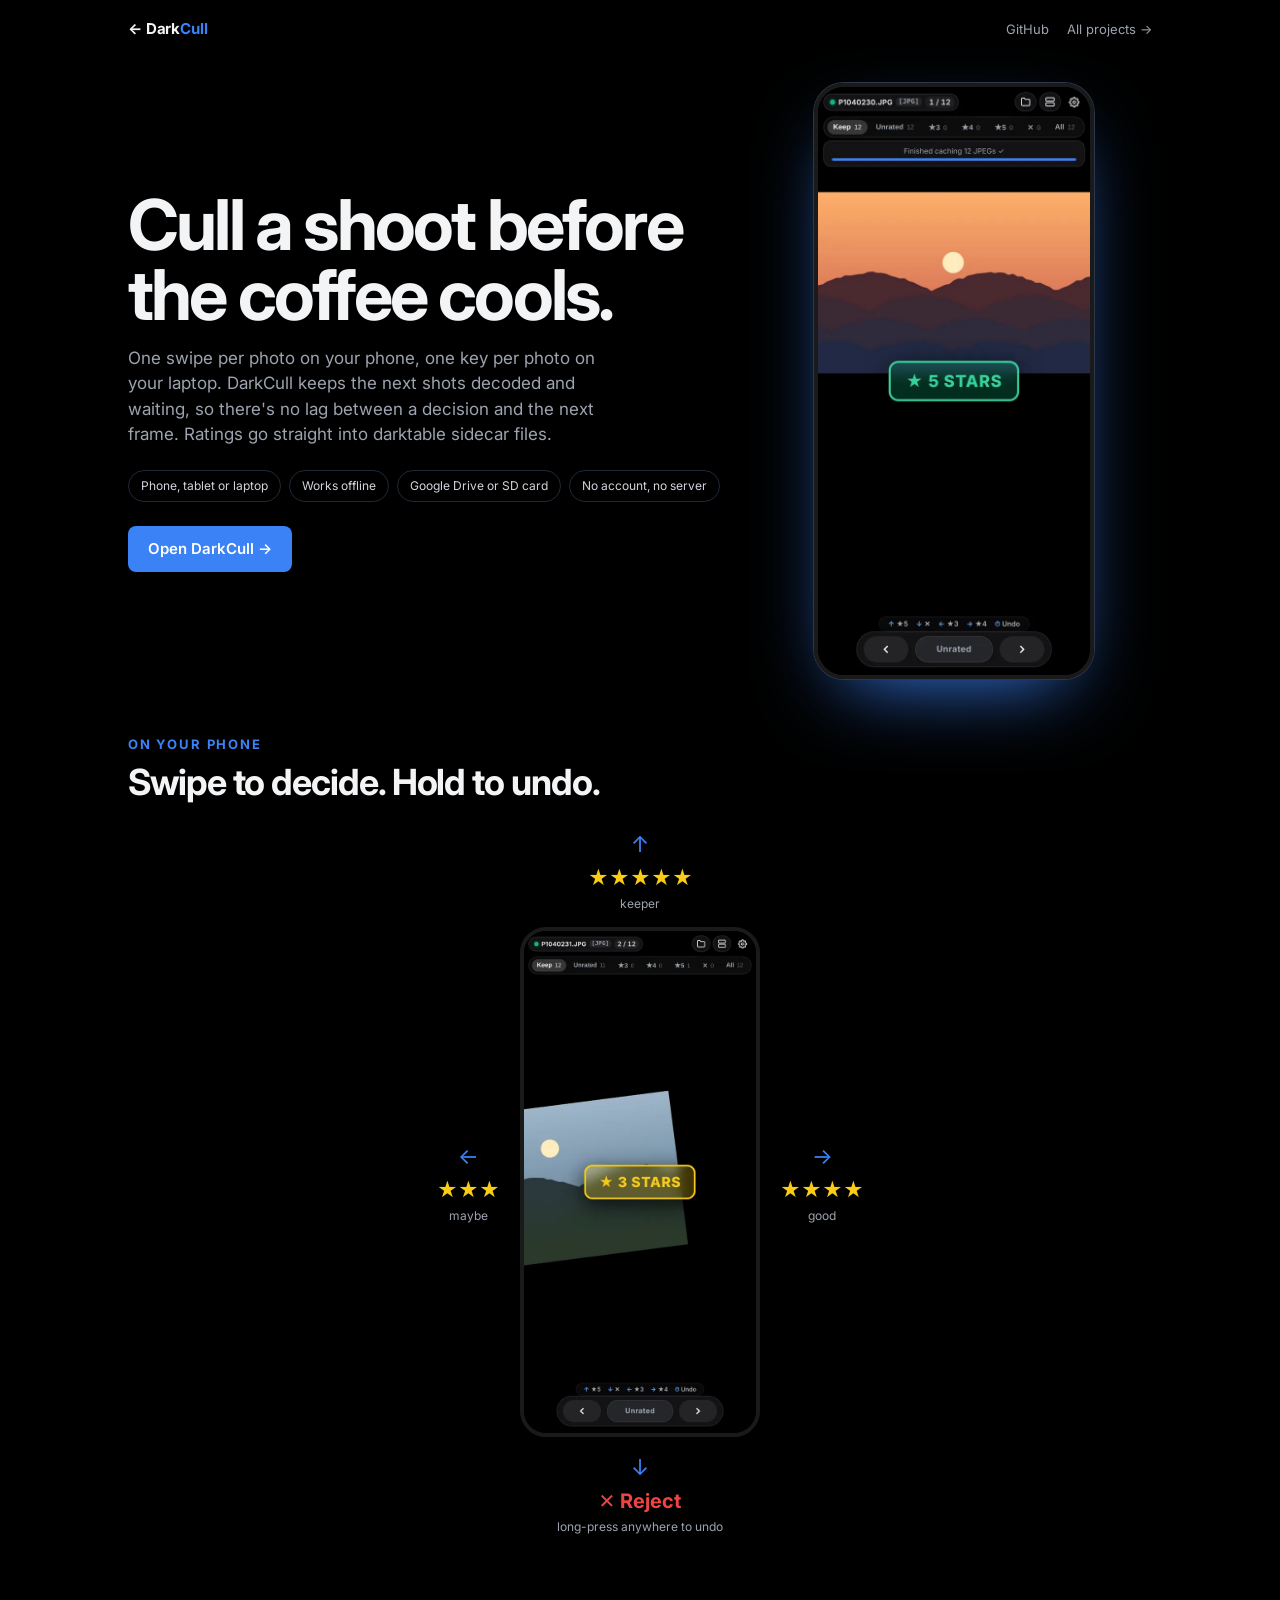
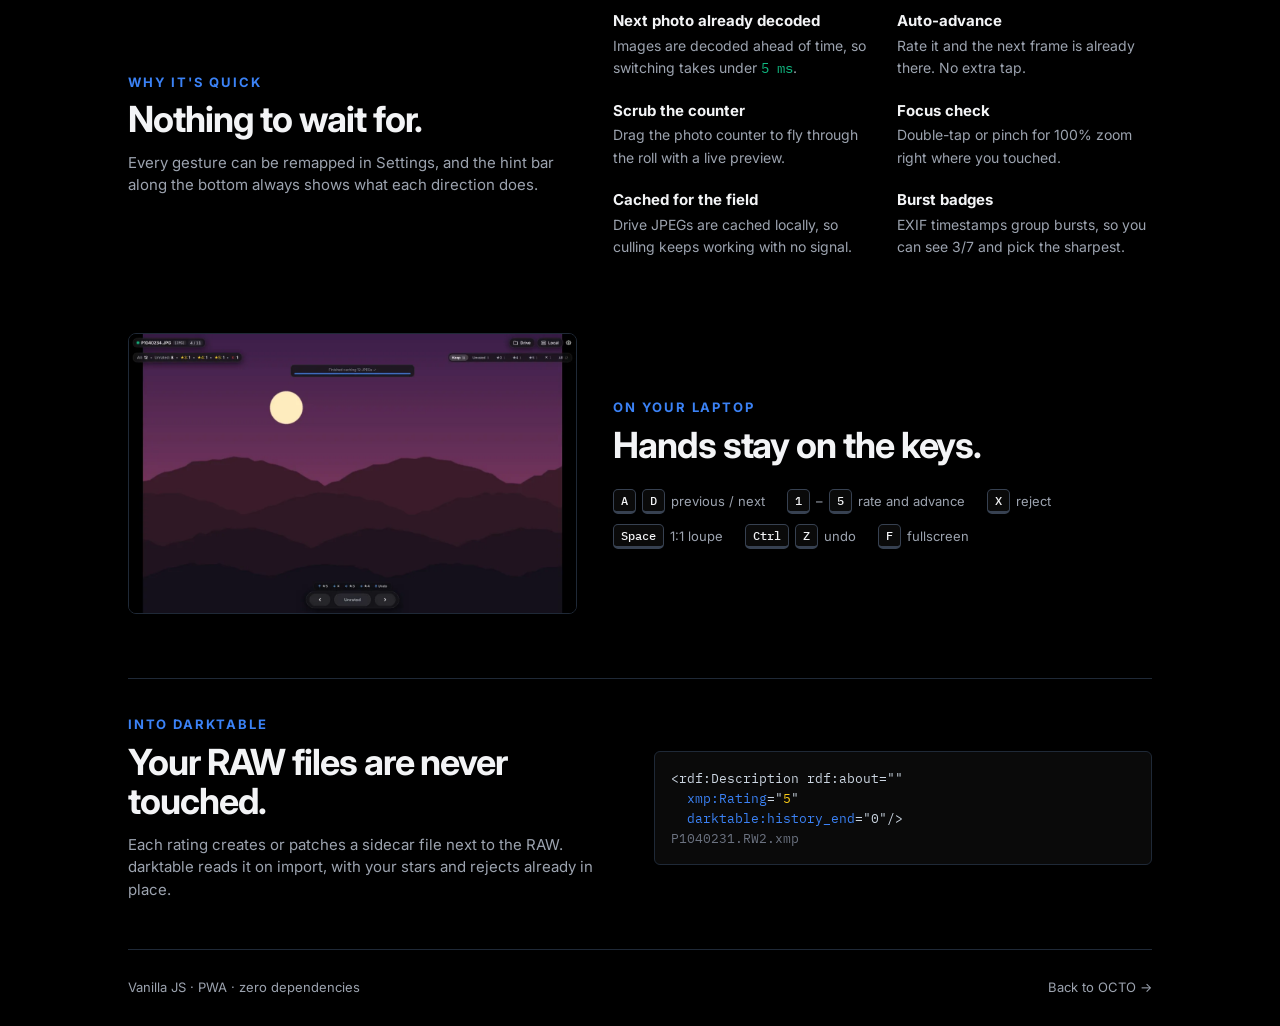
==== darkcull/index.html @ faee0661 "Add GitHub Pages showcase site Home page with one tile per project, and a themed page each for OCTO," ====
<!doctype html>
<html lang="en">
<head>
<meta charset="utf-8">
<meta name="viewport" content="width=device-width, initial-scale=1, viewport-fit=cover">
<title>DarkCull · Ideal Engine</title>
<meta name="description" content="Swipe-to-rate photo culling on your phone or laptop. Ratings go straight into darktable .xmp sidecars.">
<link rel="icon" href="../favicon.svg" type="image/svg+xml">
<link rel="preconnect" href="https://fonts.googleapis.com">
<link rel="preconnect" href="https://fonts.gstatic.com" crossorigin>
<link rel="stylesheet" href="https://fonts.googleapis.com/css2?family=IBM+Plex+Mono:wght@400;500&family=Inter:wght@400;600;700&display=swap">
<link rel="stylesheet" href="../assets/site.css">
<style>
/* DarkCull: pure OLED black, blue for the interface, gold for stars, red for rejects. */
:root{color-scheme:dark;--bg:#000;--blue:#3b82f6;--star:#facc15;--rej:#ef4444;--ok:#10b981;--txt:#f3f4f6;--mut:#9ca3af;--edge:#1f2937}
body{background:var(--bg);color:var(--txt);font-family:"Inter",system-ui,sans-serif}
.brand{font-weight:700;letter-spacing:-.01em}.brand i{color:var(--blue);font-style:normal}
.sitenav nav{color:var(--mut)}
.hero{display:grid;grid-template-columns:minmax(0,1.2fr) minmax(0,.8fr);gap:36px;align-items:center;padding-block:24px 56px}
h1{font:700 clamp(36px,6vw,70px)/1 "Inter",sans-serif;letter-spacing:-.04em;margin:0 0 16px;max-width:13ch}
.lede{color:var(--mut);max-width:46ch;font-size:17px;margin:0 0 22px}
.where{display:flex;flex-wrap:wrap;gap:8px;margin-bottom:24px}
.where span{font-size:12px;border:1px solid var(--edge);border-radius:999px;padding:6px 12px;color:#d1d5db}
.open{display:inline-flex;gap:8px;align-items:center;background:var(--blue);color:#fff;text-decoration:none;font-weight:600;padding:12px 20px;border-radius:8px}
.open:hover{background:#2563eb}
.dphone{width:min(100%,280px);justify-self:center;border:4px solid #1a1a1a;border-radius:30px;overflow:hidden;box-shadow:0 0 0 1px #2d3748,0 30px 80px -30px #3b82f6}
h2{font-size:13px;letter-spacing:.14em;text-transform:uppercase;color:var(--blue);margin:0 0 8px}
h3{font-size:clamp(24px,3.4vw,36px);letter-spacing:-.03em;margin:0 0 12px;line-height:1.1}
.compass{display:grid;grid-template-columns:1fr auto 1fr;gap:14px 20px;align-items:center;justify-items:center;padding-block:14px 64px}
.compass img{grid-column:2;grid-row:2;width:min(46vw,240px);border:4px solid #1a1a1a;border-radius:26px;overflow:hidden}
.dir{display:flex;flex-direction:column;align-items:center;gap:2px;text-align:center}
.dir b{font-size:20px;color:var(--star)}
.dir small{color:var(--mut);font-size:12px}
.dir .arr{font-size:22px;color:var(--blue)}
.d-up{grid-column:2;grid-row:1}.d-down{grid-column:2;grid-row:3}.d-left{grid-column:1;grid-row:2;justify-self:end}.d-right{grid-column:3;grid-row:2;justify-self:start}
.d-down b{color:var(--rej)}
.split{display:grid;grid-template-columns:minmax(0,1fr) minmax(0,1.2fr);gap:36px;align-items:center;padding-block:10px 64px}
.fast{display:grid;grid-template-columns:repeat(2,minmax(0,1fr));gap:20px 28px}
.fast b{display:block;font-size:15px;margin-bottom:2px}
.fast span{font-size:14px;color:var(--mut)}
.fast em{font-style:normal;font-family:"IBM Plex Mono",monospace;color:var(--ok)}
.kb2{display:flex;flex-wrap:wrap;gap:10px 22px;padding-top:12px;color:var(--mut);font-size:13px}
.kb2 span{display:flex;align-items:center;gap:6px}
.kb2 kbd{font:500 12px "IBM Plex Mono",monospace;color:var(--txt);border:1px solid #374151;border-bottom-width:3px;border-radius:5px;padding:3px 7px;background:#0a0a0a}
.desk img{border:1px solid var(--edge);border-radius:8px}
.xmpbox{display:grid;grid-template-columns:minmax(0,1fr) minmax(0,1fr);gap:28px;align-items:center;padding-block:36px 48px;border-top:1px solid var(--edge)}
.xmpbox pre{margin:0;font:400 12.5px/1.6 "IBM Plex Mono",monospace;background:#0a0a0a;border:1px solid var(--edge);border-radius:6px;padding:16px;overflow-x:auto;color:#cbd5e1}
.xmpbox pre em{color:var(--star);font-style:normal}.xmpbox pre u{color:var(--blue);text-decoration:none}
.xmpbox p{color:var(--mut);margin:0}
.foot{border-top:1px solid var(--edge);color:var(--mut)}
@media (max-width:760px){.hero,.split,.xmpbox,.fast{grid-template-columns:1fr}.compass{gap:10px}}
</style>
</head>
<body>
<div class="in">
  <header class="sitenav"><a class="brand" href="../index.html">← Dark<i>Cull</i></a><nav><a href="https://github.com/nowitstime/DarkCull">GitHub</a><a href="../index.html">All projects →</a></nav></header>
  <main>
    <section class="hero">
      <div>
        <h1>Cull a shoot before the coffee cools.</h1>
        <p class="lede">One swipe per photo on your phone, one key per photo on your laptop. DarkCull keeps the next shots decoded and waiting, so there's no lag between a decision and the next frame. Ratings go straight into darktable sidecar files.</p>
        <div class="where"><span>Phone, tablet or laptop</span><span>Works offline</span><span>Google Drive or SD card</span><span>No account, no server</span></div>
        <a class="open" href="https://nowitstime.github.io/DarkCull/">Open DarkCull →</a>
      </div>
      <img class="dphone" src="../assets/img/darkcull-m2.webp" alt="Swiping up on a phone rates the photo five stars">
    </section>

    <h2>On your phone</h2>
    <h3>Swipe to decide. Hold to undo.</h3>
    <div class="compass">
      <div class="dir d-up"><span class="arr">↑</span><b>★★★★★</b><small>keeper</small></div>
      <div class="dir d-left"><span class="arr">←</span><b>★★★</b><small>maybe</small></div>
      <img src="../assets/img/darkcull-m3.webp" alt="Mid-swipe: the photo tilts and shows a 3 stars badge">
      <div class="dir d-right"><span class="arr">→</span><b>★★★★</b><small>good</small></div>
      <div class="dir d-down"><span class="arr">↓</span><b>✕ Reject</b><small>long-press anywhere to undo</small></div>
    </div>

    <section class="split">
      <div>
        <h2>Why it's quick</h2>
        <h3>Nothing to wait for.</h3>
        <p style="color:var(--mut);margin:0">Every gesture can be remapped in Settings, and the hint bar along the bottom always shows what each direction does.</p>
      </div>
      <div class="fast">
        <div><b>Next photo already decoded</b><span>Images are decoded ahead of time, so switching takes under <em>5 ms</em>.</span></div>
        <div><b>Auto-advance</b><span>Rate it and the next frame is already there. No extra tap.</span></div>
        <div><b>Scrub the counter</b><span>Drag the photo counter to fly through the roll with a live preview.</span></div>
        <div><b>Focus check</b><span>Double-tap or pinch for 100% zoom right where you touched.</span></div>
        <div><b>Cached for the field</b><span>Drive JPEGs are cached locally, so culling keeps working with no signal.</span></div>
        <div><b>Burst badges</b><span>EXIF timestamps group bursts, so you can see 3/7 and pick the sharpest.</span></div>
      </div>
    </section>

    <section class="split desk">
      <img src="../assets/img/darkcull-d1.webp" alt="DarkCull on a laptop with rating counts in the filter bar">
      <div>
        <h2>On your laptop</h2>
        <h3>Hands stay on the keys.</h3>
        <div class="kb2"><span><kbd>A</kbd><kbd>D</kbd> previous / next</span><span><kbd>1</kbd>–<kbd>5</kbd> rate and advance</span><span><kbd>X</kbd> reject</span><span><kbd>Space</kbd> 1:1 loupe</span><span><kbd>Ctrl</kbd><kbd>Z</kbd> undo</span><span><kbd>F</kbd> fullscreen</span></div>
      </div>
    </section>

    <section class="xmpbox">
      <div><h2>Into darktable</h2><h3>Your RAW files are never touched.</h3><p>Each rating creates or patches a sidecar file next to the RAW. darktable reads it on import, with your stars and rejects already in place.</p></div>
<pre>&lt;rdf:Description rdf:about=""
  <u>xmp:Rating</u>="<em>5</em>"
  <u>darktable:history_end</u>="0"/&gt;
<span style="color:#6b7280">P1040231.RW2.xmp</span></pre>
    </section>
  </main>
  <footer class="foot"><span>Vanilla JS · PWA · zero dependencies</span><a href="../octo/index.html">Back to OCTO →</a></footer>
</div>
</body>
</html>
---- assets/site.css ----
/* Shared base for every page. Each page sets its own palette and type in its <style> block. */
*,*::before,*::after{box-sizing:border-box}
html{-webkit-text-size-adjust:100%}
body{margin:0;min-height:100vh;position:relative;overflow-x:hidden;font-size:15px;line-height:1.5}
img{display:block;max-width:100%;height:auto}
a{color:inherit}
.in{max-width:1120px;margin:0 auto;padding-left:max(16px,clamp(16px,4vw,48px),env(safe-area-inset-left,0px));padding-right:max(16px,clamp(16px,4vw,48px),env(safe-area-inset-right,0px));position:relative;z-index:1}
.sitenav{display:flex;justify-content:space-between;align-items:center;gap:12px;flex-wrap:wrap;padding-block:18px}
.sitenav nav{display:flex;gap:18px;font-size:13px;flex-wrap:wrap}
.sitenav a{text-decoration:none}
.sitenav a:hover{text-decoration:underline}
.foot{display:flex;justify-content:space-between;gap:12px;flex-wrap:wrap;padding-block:28px;font-size:13px}
.foot a{text-decoration:none}
.foot a:hover{text-decoration:underline}
:focus-visible{outline:2px solid currentColor;outline-offset:3px}
canvas.sky{position:absolute;inset:0;width:100%;height:100%;z-index:0;pointer-events:none}
@keyframes blink{50%{opacity:0}}
@keyframes spin{to{transform:rotate(360deg)}}
@media (prefers-reduced-motion:reduce){*,*::before,*::after{animation:none!important;transition:none!important}}
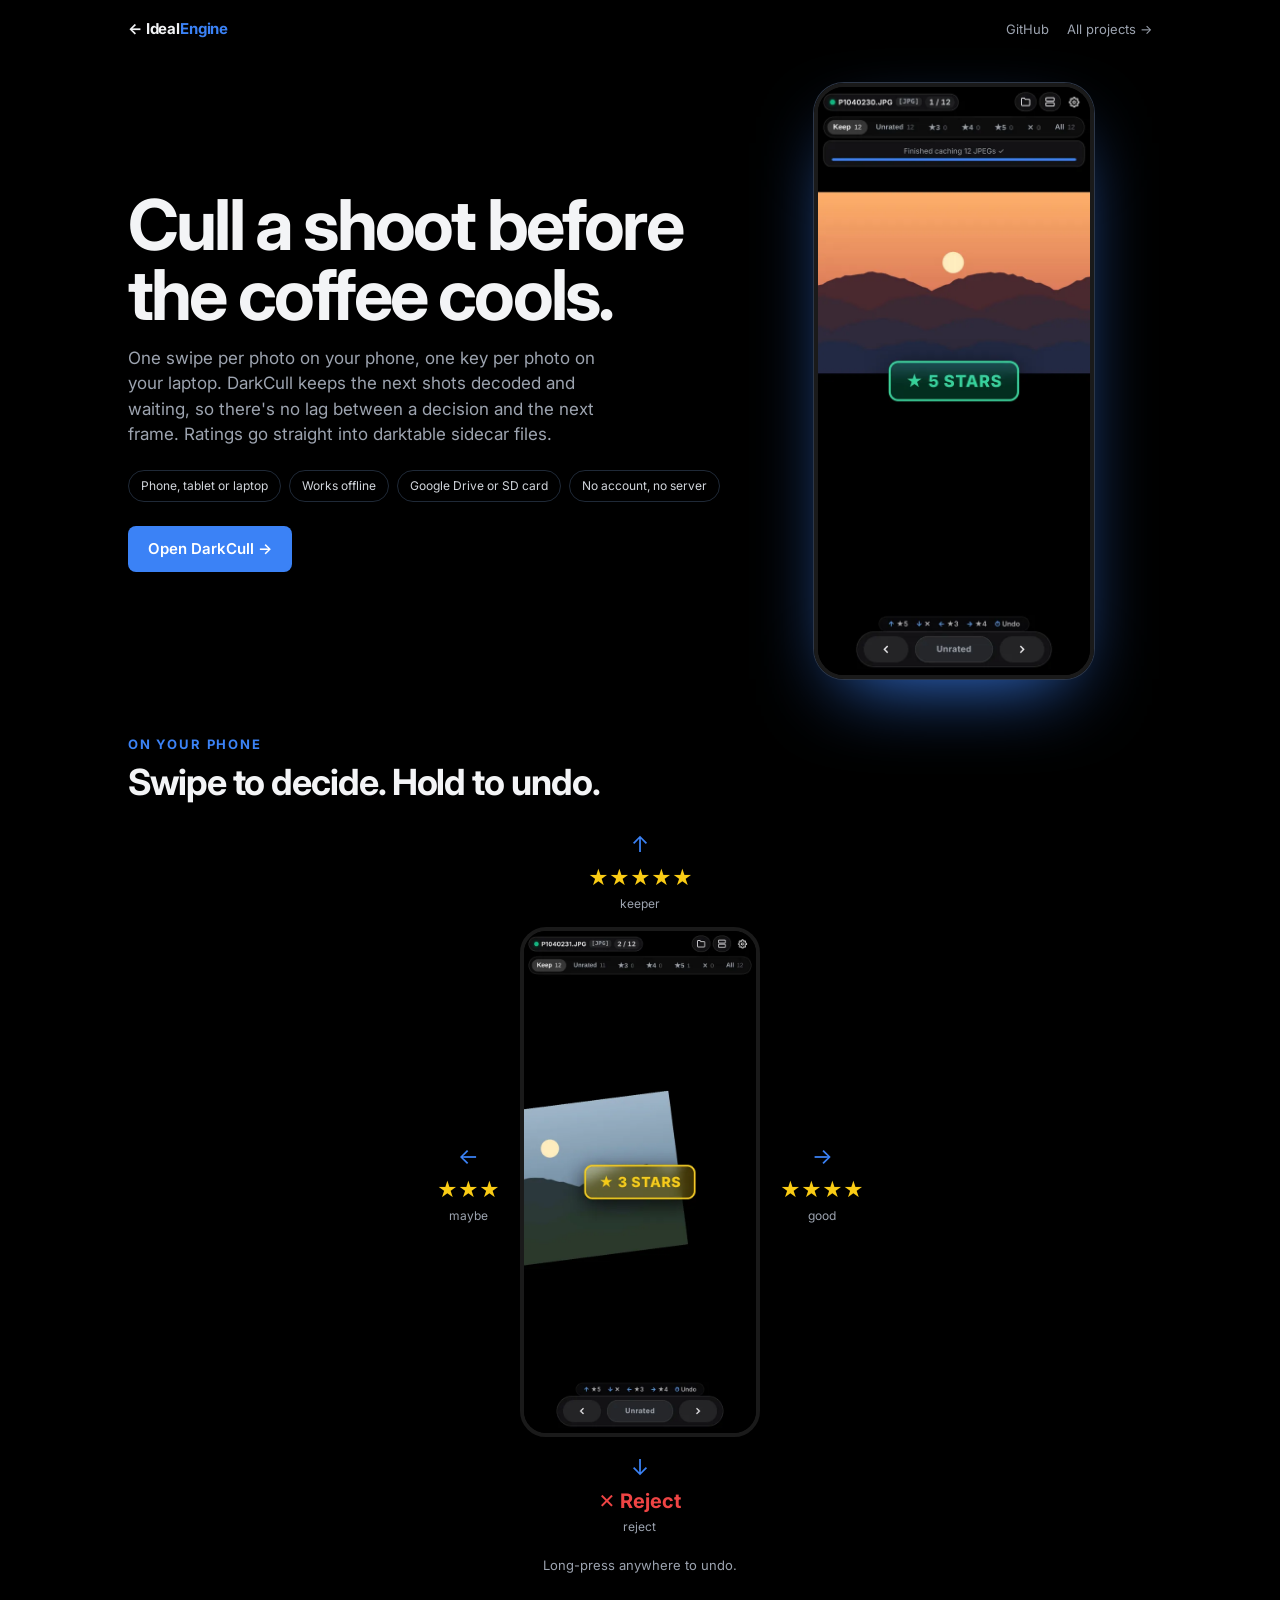
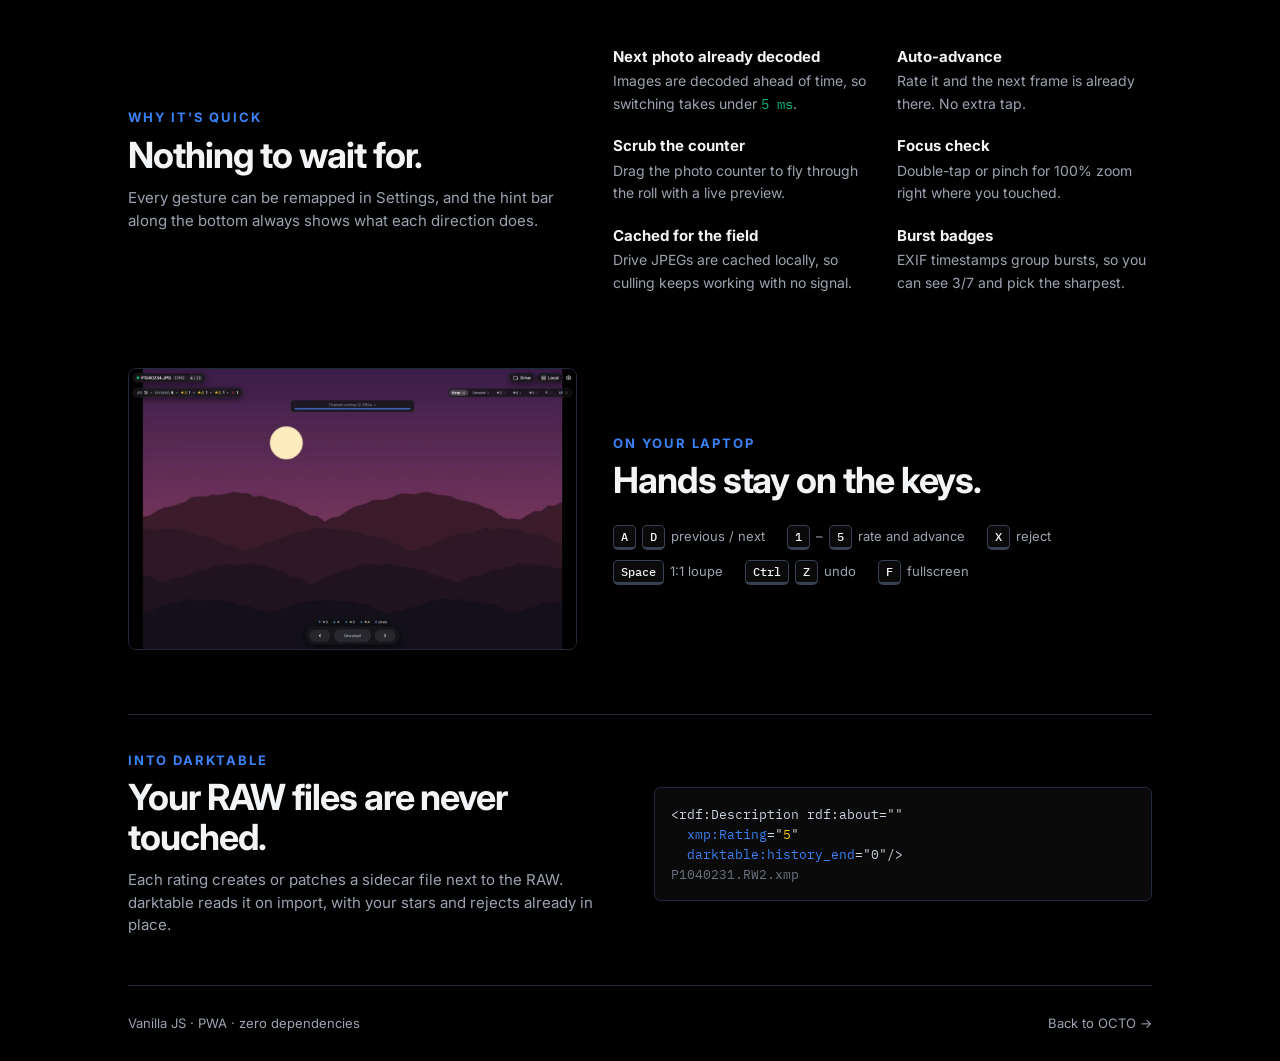
==== commit 8891dcd1: "Fix copy mismatches, idle rAF loop, back nav labels, and add Open Graph metadata" ====
--- a/darkcull/index.html
+++ b/darkcull/index.html
@@ -5,6 +5,11 @@
 <meta name="viewport" content="width=device-width, initial-scale=1, viewport-fit=cover">
 <title>DarkCull · Ideal Engine</title>
 <meta name="description" content="Swipe-to-rate photo culling on your phone or laptop. Ratings go straight into darktable .xmp sidecars.">
+<meta property="og:type" content="website">
+<meta property="og:title" content="DarkCull · Swipe-to-Rate Photo Culling">
+<meta property="og:description" content="Swipe-to-rate photo culling on your phone or laptop. Ratings go straight into darktable .xmp sidecars.">
+<meta property="og:image" content="https://nowitstime.github.io/ideal-engine/assets/img/darkcull-m2.webp">
+<meta name="twitter:card" content="summary_large_image">
 <link rel="icon" href="../favicon.svg" type="image/svg+xml">
 <link rel="preconnect" href="https://fonts.googleapis.com">
 <link rel="preconnect" href="https://fonts.gstatic.com" crossorigin>
@@ -26,7 +31,8 @@
 .dphone{width:min(100%,280px);justify-self:center;border:4px solid #1a1a1a;border-radius:30px;overflow:hidden;box-shadow:0 0 0 1px #2d3748,0 30px 80px -30px #3b82f6}
 h2{font-size:13px;letter-spacing:.14em;text-transform:uppercase;color:var(--blue);margin:0 0 8px}
 h3{font-size:clamp(24px,3.4vw,36px);letter-spacing:-.03em;margin:0 0 12px;line-height:1.1}
-.compass{display:grid;grid-template-columns:1fr auto 1fr;gap:14px 20px;align-items:center;justify-items:center;padding-block:14px 64px}
+.compass{display:grid;grid-template-columns:1fr auto 1fr;gap:14px 20px;align-items:center;justify-items:center;padding-block:14px 20px}
+.compass-note{text-align:center;color:var(--mut);font-size:13px;margin:0 0 60px}
 .compass img{grid-column:2;grid-row:2;width:min(46vw,240px);border:4px solid #1a1a1a;border-radius:26px;overflow:hidden}
 .dir{display:flex;flex-direction:column;align-items:center;gap:2px;text-align:center}
 .dir b{font-size:20px;color:var(--star)}
@@ -53,7 +59,7 @@
 </head>
 <body>
 <div class="in">
-  <header class="sitenav"><a class="brand" href="../index.html">← Dark<i>Cull</i></a><nav><a href="https://github.com/nowitstime/DarkCull">GitHub</a><a href="../index.html">All projects →</a></nav></header>
+  <header class="sitenav"><a class="brand" href="../index.html">← Ideal<i>Engine</i></a><nav><a href="https://github.com/nowitstime/DarkCull">GitHub</a><a href="../index.html">All projects →</a></nav></header>
   <main>
     <section class="hero">
       <div>
@@ -72,8 +78,9 @@
       <div class="dir d-left"><span class="arr">←</span><b>★★★</b><small>maybe</small></div>
       <img src="../assets/img/darkcull-m3.webp" alt="Mid-swipe: the photo tilts and shows a 3 stars badge">
       <div class="dir d-right"><span class="arr">→</span><b>★★★★</b><small>good</small></div>
-      <div class="dir d-down"><span class="arr">↓</span><b>✕ Reject</b><small>long-press anywhere to undo</small></div>
+      <div class="dir d-down"><span class="arr">↓</span><b>✕ Reject</b><small>reject</small></div>
     </div>
+    <p class="compass-note">Long-press anywhere to undo.</p>
 
     <section class="split">
       <div>
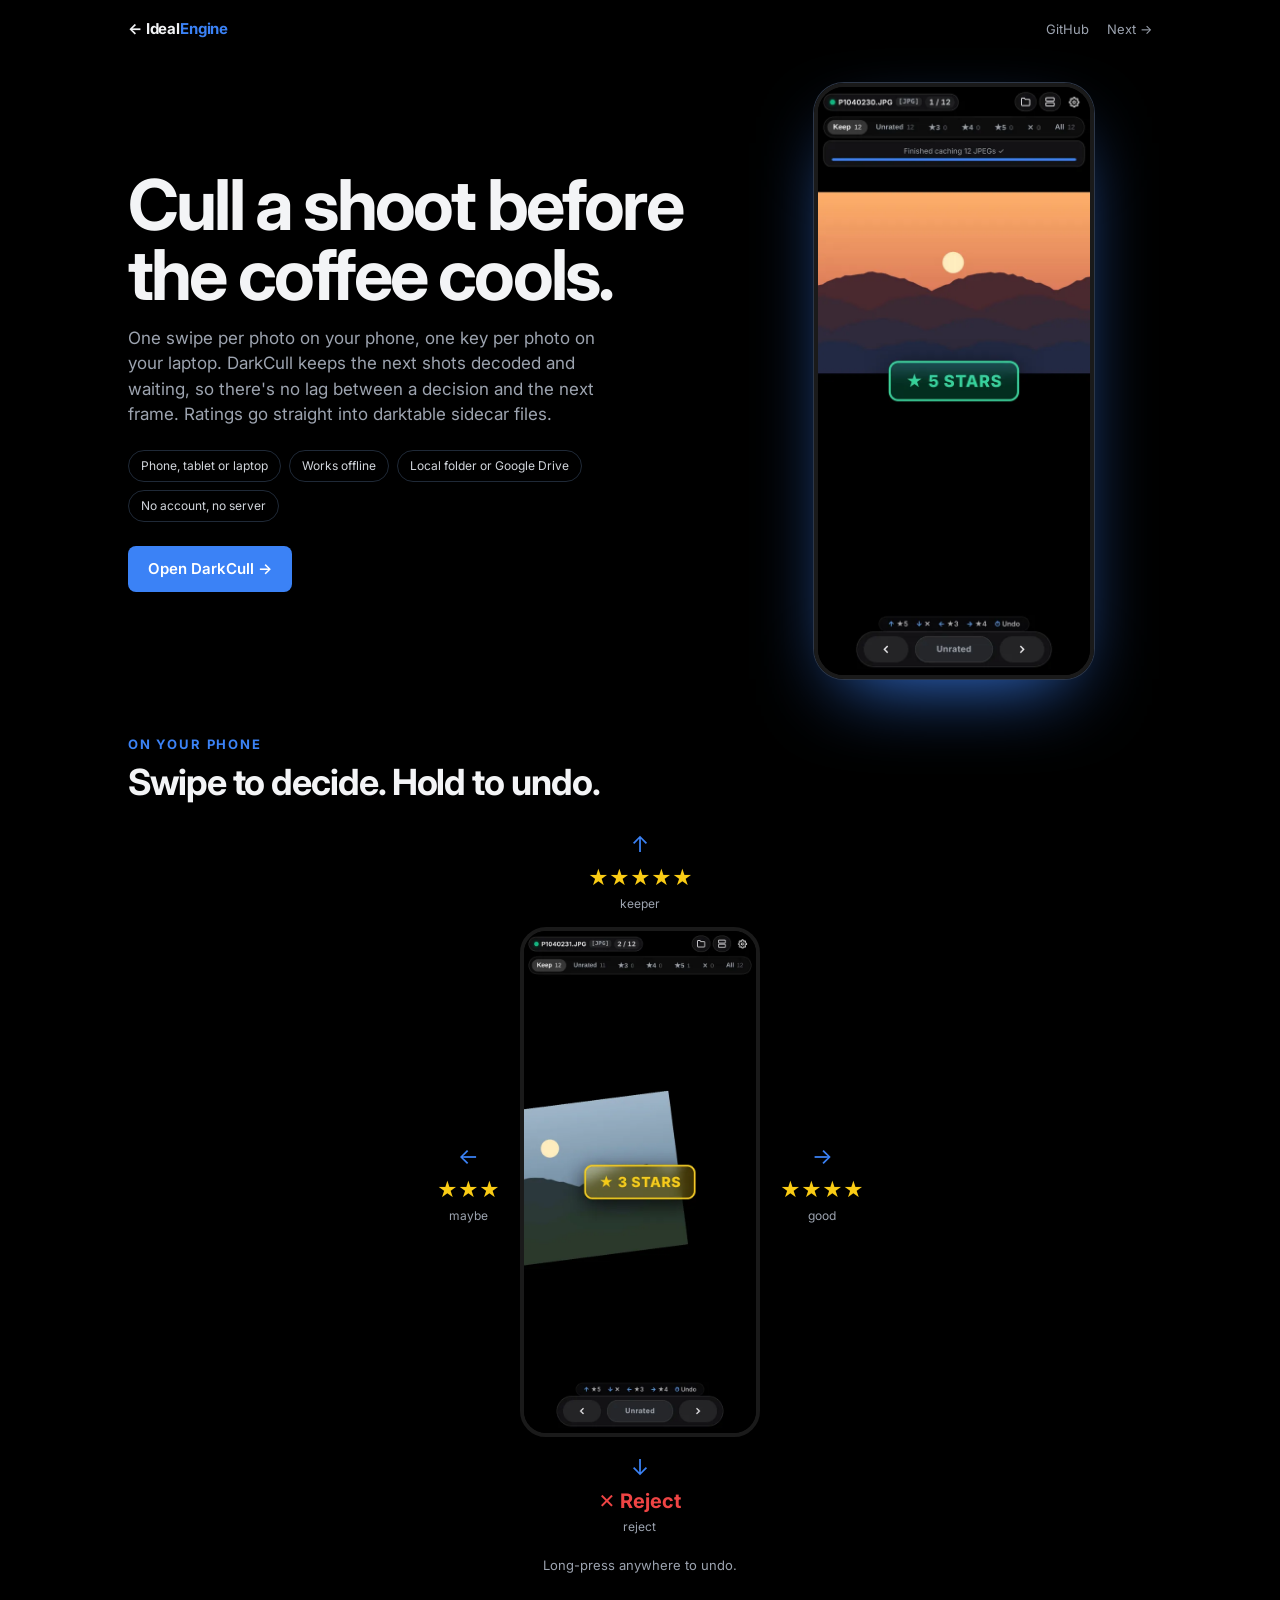
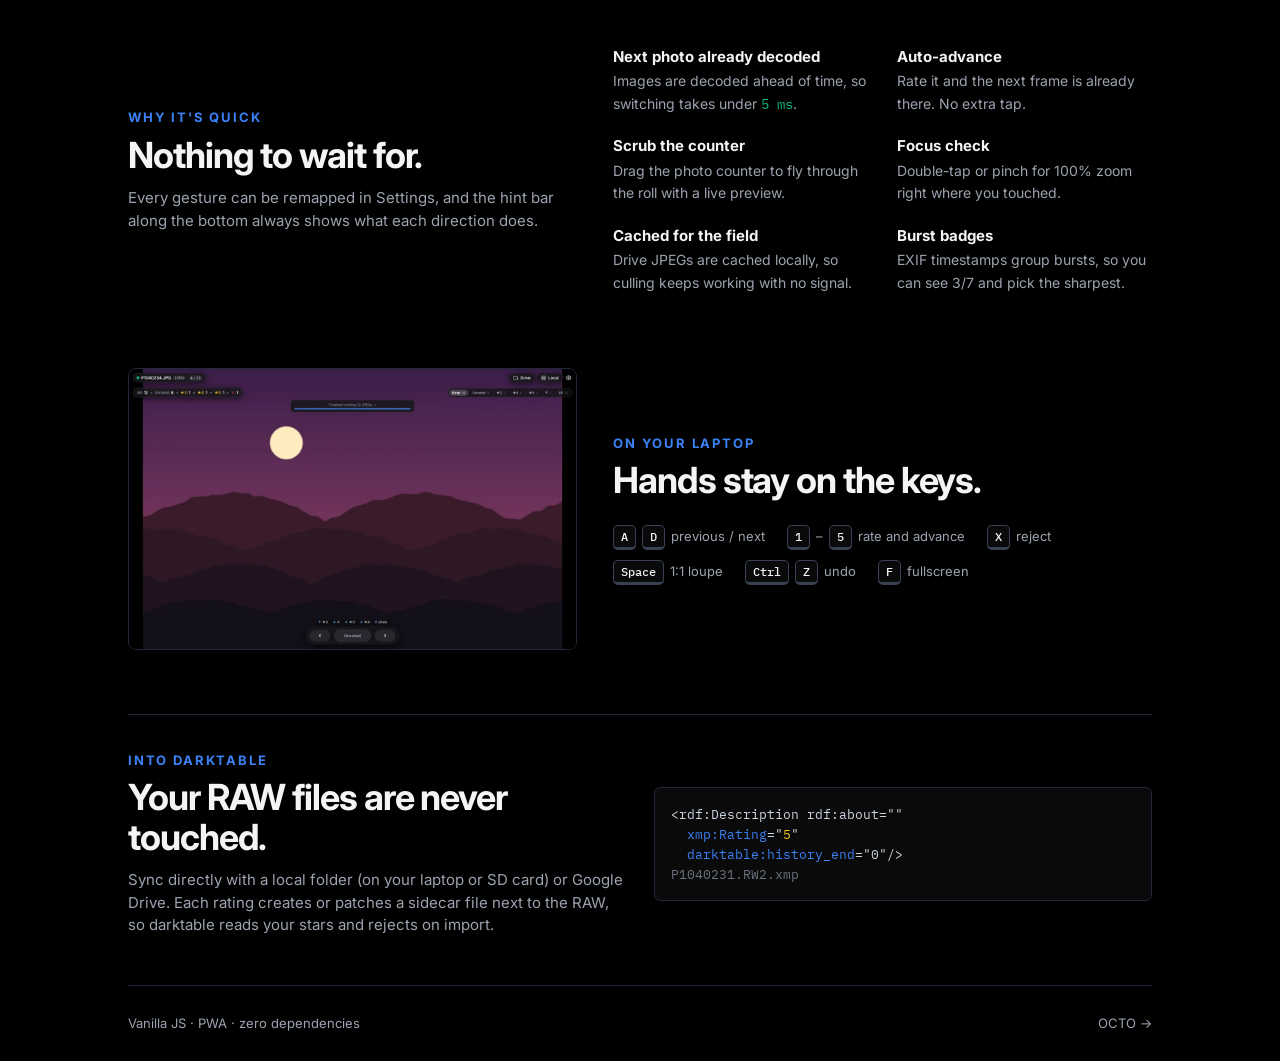
==== commit 1c0e91a6: "Reorder showcase around Pockimusi and TypeFlow, clarify DarkCull local/Drive sync" ====
--- a/darkcull/index.html
+++ b/darkcull/index.html
@@ -59,13 +59,13 @@
 </head>
 <body>
 <div class="in">
-  <header class="sitenav"><a class="brand" href="../index.html">← Ideal<i>Engine</i></a><nav><a href="https://github.com/nowitstime/DarkCull">GitHub</a><a href="../index.html">All projects →</a></nav></header>
+  <header class="sitenav"><a class="brand" href="../index.html">← Ideal<i>Engine</i></a><nav><a href="https://github.com/nowitstime/DarkCull">GitHub</a><a href="../octo/index.html">Next →</a></nav></header>
   <main>
     <section class="hero">
       <div>
         <h1>Cull a shoot before the coffee cools.</h1>
         <p class="lede">One swipe per photo on your phone, one key per photo on your laptop. DarkCull keeps the next shots decoded and waiting, so there's no lag between a decision and the next frame. Ratings go straight into darktable sidecar files.</p>
-        <div class="where"><span>Phone, tablet or laptop</span><span>Works offline</span><span>Google Drive or SD card</span><span>No account, no server</span></div>
+        <div class="where"><span>Phone, tablet or laptop</span><span>Works offline</span><span>Local folder or Google Drive</span><span>No account, no server</span></div>
         <a class="open" href="https://nowitstime.github.io/DarkCull/">Open DarkCull →</a>
       </div>
       <img class="dphone" src="../assets/img/darkcull-m2.webp" alt="Swiping up on a phone rates the photo five stars">
@@ -108,14 +108,14 @@
     </section>
 
     <section class="xmpbox">
-      <div><h2>Into darktable</h2><h3>Your RAW files are never touched.</h3><p>Each rating creates or patches a sidecar file next to the RAW. darktable reads it on import, with your stars and rejects already in place.</p></div>
+      <div><h2>Into darktable</h2><h3>Your RAW files are never touched.</h3><p>Sync directly with a local folder (on your laptop or SD card) or Google Drive. Each rating creates or patches a sidecar file next to the RAW, so darktable reads your stars and rejects on import.</p></div>
 <pre>&lt;rdf:Description rdf:about=""
   <u>xmp:Rating</u>="<em>5</em>"
   <u>darktable:history_end</u>="0"/&gt;
 <span style="color:#6b7280">P1040231.RW2.xmp</span></pre>
     </section>
   </main>
-  <footer class="foot"><span>Vanilla JS · PWA · zero dependencies</span><a href="../octo/index.html">Back to OCTO →</a></footer>
+  <footer class="foot"><span>Vanilla JS · PWA · zero dependencies</span><a href="../octo/index.html">OCTO →</a></footer>
 </div>
 </body>
 </html>
